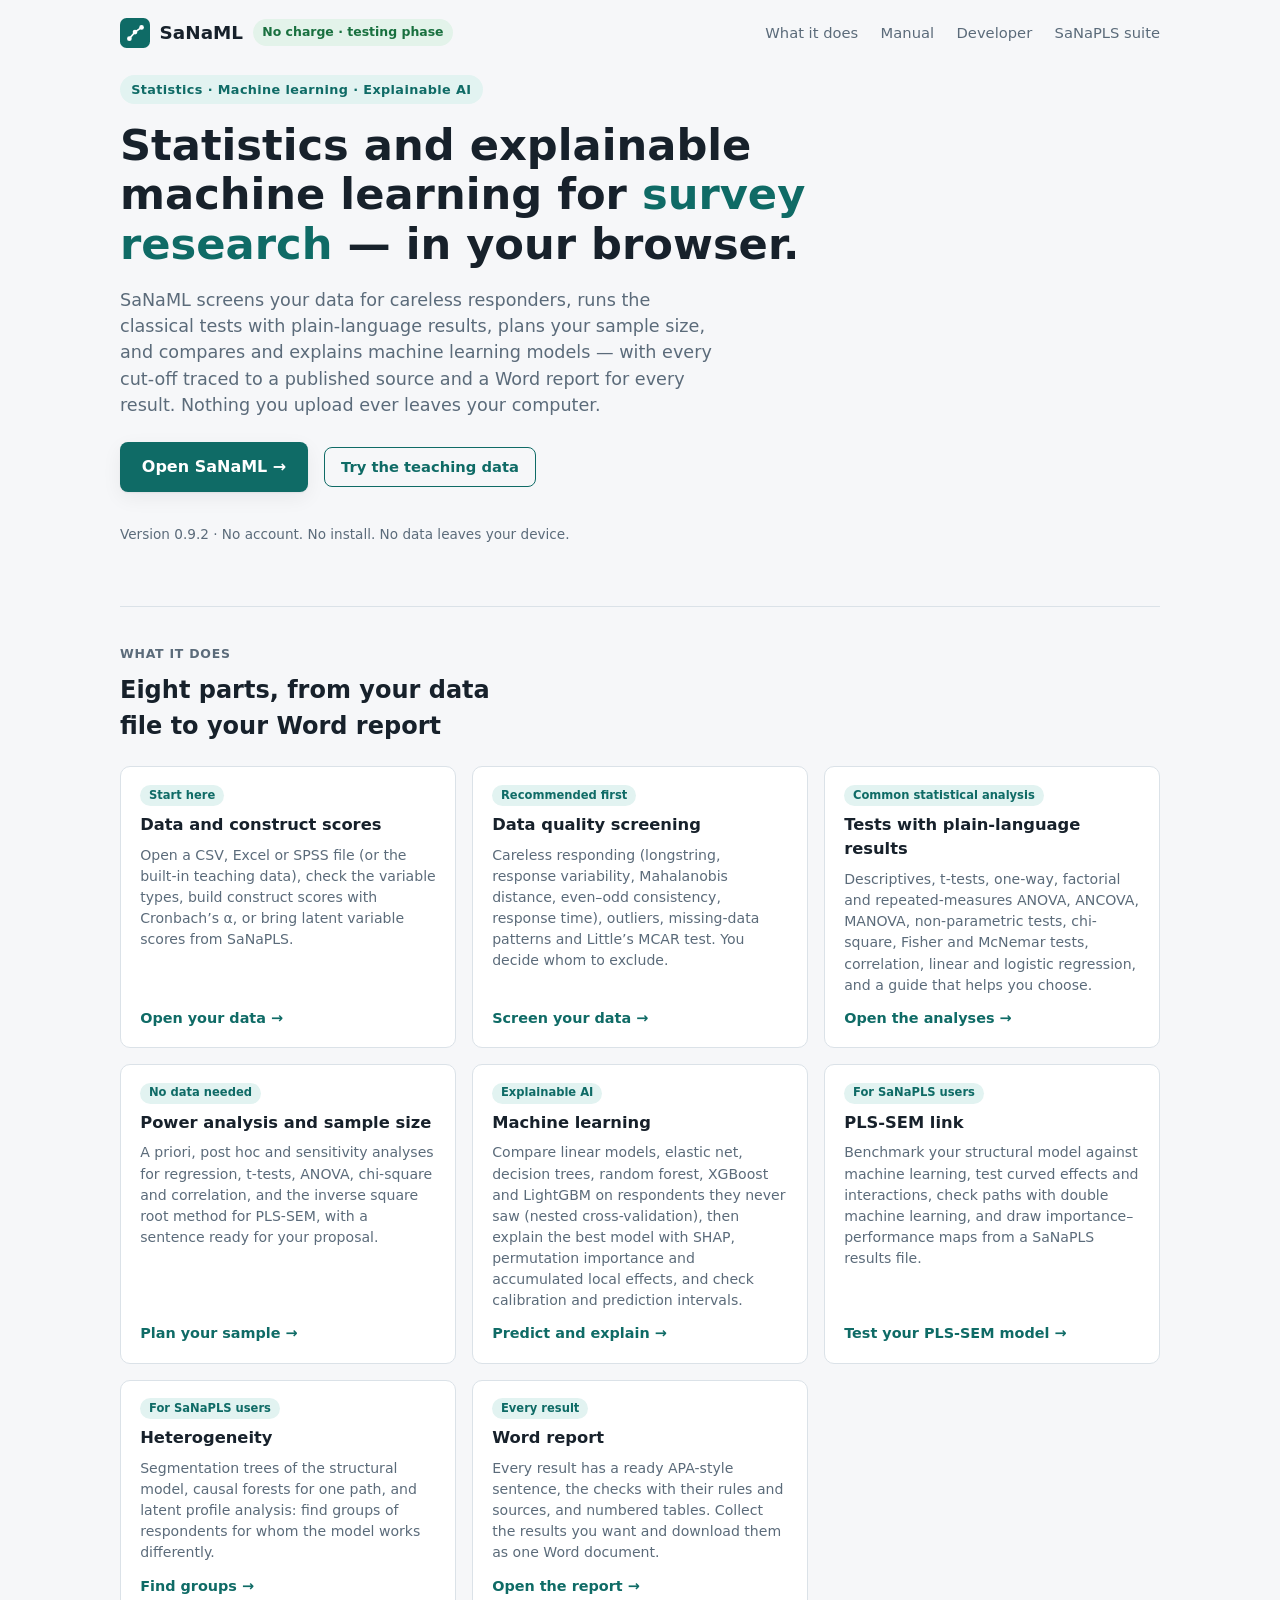
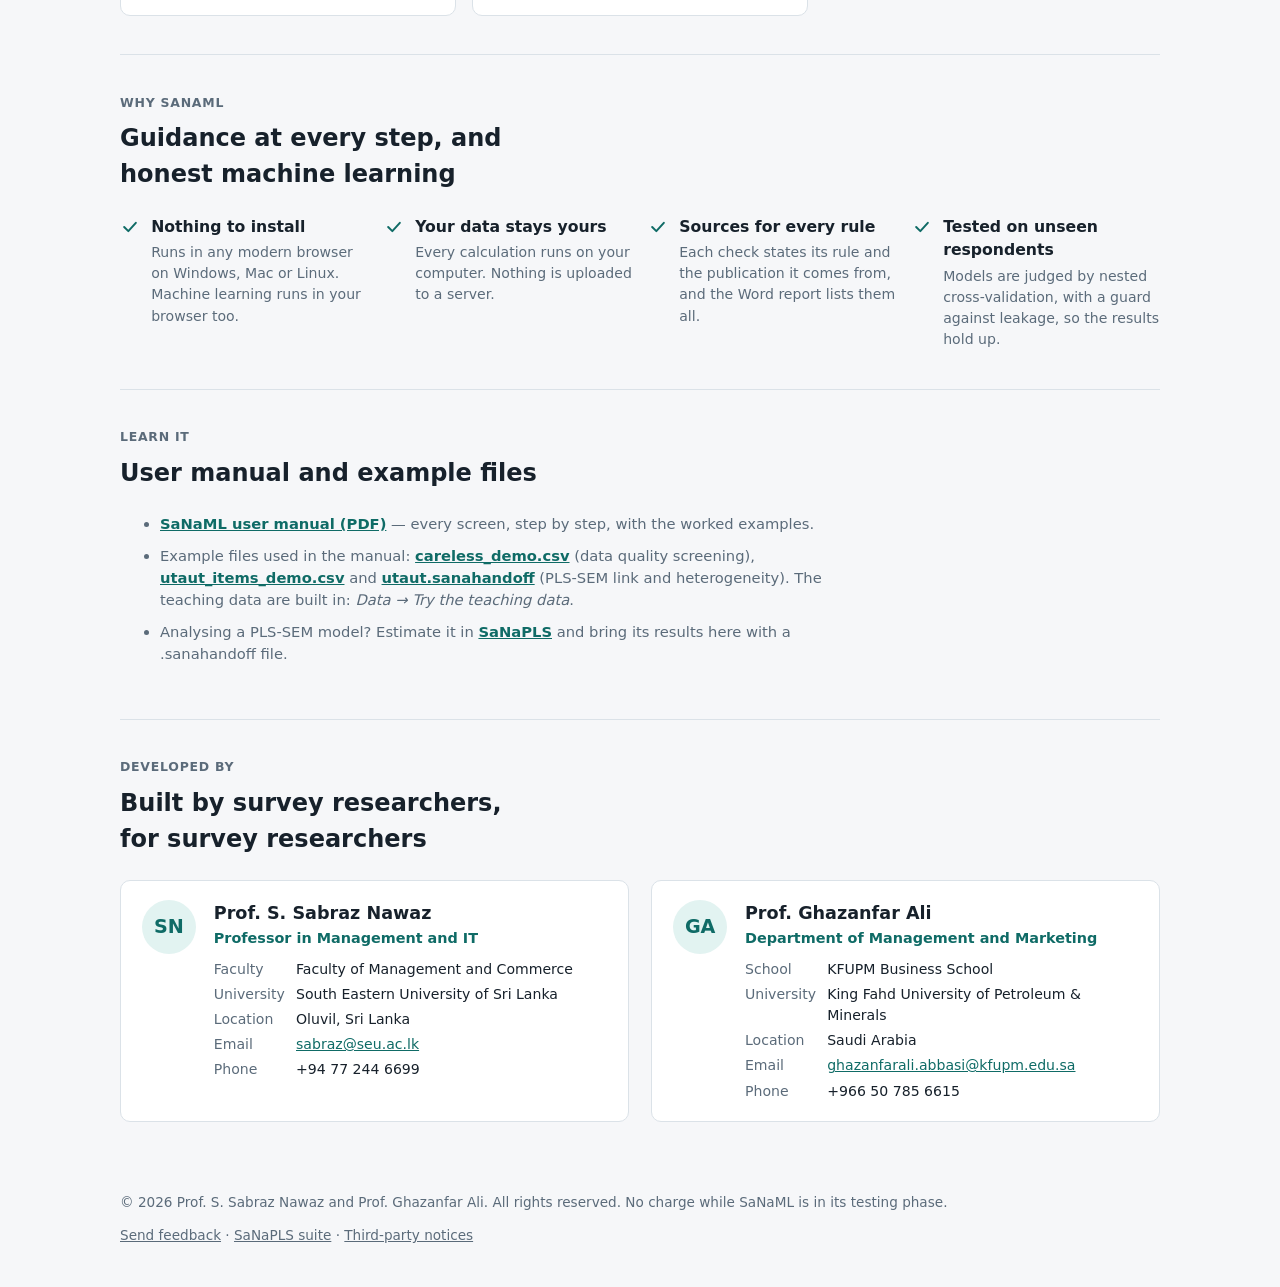
==== index.html @ dac909ba "Add files via upload" ====
<!doctype html>
<html lang="en">
<head>
  <meta charset="UTF-8" />
  <meta name="viewport" content="width=device-width, initial-scale=1.0" />
  <meta name="description" content="SaNaML — guided statistics and explainable machine learning for survey research, entirely in your browser." />
  <!-- Testing phase: keep the site out of search engines. Remove at public launch. -->
  <meta name="robots" content="noindex, nofollow" />
  <meta name="color-scheme" content="light dark" />
  <link rel="icon" href="/sanaml/favicon.svg" type="image/svg+xml" />
  <title>SaNaML</title>
<style>
  /* Same design tokens as src/app.css, so the marketing page and the app never look like two products. */
  :root {
    --bg: #f6f7f9;
    --surface: #ffffff;
    --surface-2: #f0f3f6;
    --text: #17212b;
    --muted: #5b6b7a;
    --border: #dbe2e8;
    --accent: #0f6b66;
    --accent-strong: #0b5450;
    --accent-soft: #e2f3f1;
    --on-accent: #ffffff;
    --good: #19703f;
    --good-soft: #e3f3ea;
    --shadow: 0 1px 2px rgba(16,24,40,.06), 0 6px 20px rgba(16,24,40,.06);
    --font: system-ui, -apple-system, 'Segoe UI', Roboto, 'Helvetica Neue', Arial, sans-serif;
    --mono: ui-monospace, 'Cascadia Mono', 'Segoe UI Mono', Menlo, Consolas, monospace;
    color-scheme: light;
  }
  @media (prefers-color-scheme: dark) {
    :root:not([data-theme="light"]) {
      --bg: #0d1319;
      --surface: #161e26;
      --surface-2: #1d2731;
      --text: #e6edf3;
      --muted: #9aabbb;
      --border: #2a3742;
      --accent: #5fd0c4;
      --accent-strong: #8fe0d6;
      --accent-soft: #123532;
      --on-accent: #062421;
      --good: #4fbd82;
      --good-soft: #123322;
      --shadow: 0 1px 2px rgba(0,0,0,.3), 0 6px 20px rgba(0,0,0,.35);
      color-scheme: dark;
    }
  }
  :root[data-theme="dark"] {
    --bg: #0d1319;
    --surface: #161e26;
    --surface-2: #1d2731;
    --text: #e6edf3;
    --muted: #9aabbb;
    --border: #2a3742;
    --accent: #5fd0c4;
    --accent-strong: #8fe0d6;
    --accent-soft: #123532;
    --on-accent: #062421;
    --good: #4fbd82;
    --good-soft: #123322;
    --shadow: 0 1px 2px rgba(0,0,0,.3), 0 6px 20px rgba(0,0,0,.35);
    color-scheme: dark;
  }

  * { box-sizing: border-box; }
  html, body { margin: 0; }
  body {
    background: var(--bg);
    color: var(--text);
    font-family: var(--font);
    line-height: 1.5;
    padding-inline: 16px;
  }
  a { color: var(--accent); }
  .wrap { max-width: 1040px; margin: 0 auto; }

  /* ---------- header ---------- */
  header.site {
    display: flex; align-items: center; justify-content: space-between;
    gap: 1rem; padding-block: 1.1rem;
  }
  .brand { display: flex; align-items: center; gap: 0.6rem; font-weight: 700; font-size: 1.15rem; }
  .brand svg { flex: none; }
  .badge-free {
    font-size: 0.78rem; font-weight: 600; color: var(--good); background: var(--good-soft);
    padding: 0.25rem 0.6rem; border-radius: 999px; white-space: nowrap;
  }
  header.site nav { display: flex; gap: 1.4rem; font-size: 0.92rem; }
  header.site nav a { color: var(--muted); text-decoration: none; }
  header.site nav a:hover { color: var(--text); }
  @media (max-width: 640px) { header.site nav { display: none; } }

  /* ---------- hero ---------- */
  .hero { padding-block: 2.6rem 3rem; display: grid; gap: 1.1rem; max-width: 44rem; }
  .hero .eyebrow {
    display: inline-flex; align-items: center; gap: 0.4rem; width: fit-content;
    font-size: 0.8rem; font-weight: 600; letter-spacing: 0.03em; color: var(--accent);
    background: var(--accent-soft); padding: 0.3rem 0.7rem; border-radius: 999px;
  }
  h1 { font-size: clamp(1.9rem, 4.2vw, 2.7rem); line-height: 1.14; margin: 0; text-wrap: balance; }
  h1 em { font-style: normal; color: var(--accent); }
  .hero p.lead { font-size: 1.1rem; color: var(--muted); margin: 0; max-width: 38rem; }
  .cta-row { display: flex; align-items: center; gap: 1rem; flex-wrap: wrap; margin-top: 0.4rem; }
  .btn {
    display: inline-flex; align-items: center; gap: 0.5rem; font-weight: 600; font-size: 1rem;
    padding: 0.75rem 1.3rem; border-radius: 8px; text-decoration: none; border: 1px solid transparent;
  }
  .btn.primary { background: var(--accent); color: var(--on-accent); box-shadow: var(--shadow); }
  .btn.primary:hover { background: var(--accent-strong); }
  .cta-note { font-size: 0.85rem; color: var(--muted); }
  .btn.primary.alt { background: #6b3f8f; }
  .btn.primary.alt:hover { background: #542f72; }
  @media (prefers-color-scheme: dark) { :root:not([data-theme="light"]) .btn.primary.alt { background: #bb95dc; color: #160c20; } }
  :root[data-theme="dark"] .btn.primary.alt { background: #bb95dc; color: #160c20; }
  .btn.primary.ml { background: #0f6b66; }
  .btn.primary.ml:hover { background: #0b5450; }
  @media (prefers-color-scheme: dark) { :root:not([data-theme="light"]) .btn.primary.ml { background: #5fd0c4; color: #062421; } }
  :root[data-theme="dark"] .btn.primary.ml { background: #5fd0c4; color: #062421; }
  .cta-explain { margin-top: 0.8rem; max-width: 46rem; }
  .cta-explain p { margin: 0.25rem 0; font-size: 0.92rem; color: var(--muted); }
  .cta-explain strong { color: var(--text); }

  /* ---------- screenshot frame ---------- */
  .frame {
    border: 1px solid var(--border); border-radius: 12px; background: var(--surface);
    box-shadow: var(--shadow); overflow: hidden; margin-bottom: 3rem;
  }
  .frame .titlebar {
    display: flex; gap: 0.4rem; padding: 0.6rem 0.8rem; border-bottom: 1px solid var(--border);
    background: var(--surface-2);
  }
  .frame .titlebar span { width: 9px; height: 9px; border-radius: 50%; background: var(--border); }
  .frame .shot { padding: 1.6rem; display: grid; gap: 0.9rem; grid-template-columns: repeat(3, 1fr); }
  .frame .shot .card {
    border: 1px solid var(--border); border-radius: 8px; padding: 0.9rem; background: var(--bg);
  }
  .frame .shot .card h4 { margin: 0 0 0.35rem; font-size: 0.92rem; }
  .frame .shot .card .pill {
    display: inline-block; font-size: 0.72rem; font-weight: 600; color: var(--good);
    background: var(--good-soft); padding: 0.15rem 0.5rem; border-radius: 999px; margin-bottom: 0.4rem;
  }
  .frame .shot .card p { margin: 0; font-size: 0.78rem; color: var(--muted); }
  @media (max-width: 720px) { .frame .shot { grid-template-columns: 1fr; } }

  /* ---------- section shell ---------- */
  section { padding-block: 2.4rem; border-top: 1px solid var(--border); }
  section .kicker {
    font-size: 0.78rem; font-weight: 700; letter-spacing: 0.06em; text-transform: uppercase;
    color: var(--muted); margin: 0 0 0.5rem;
  }
  section h2 { font-size: 1.5rem; margin: 0 0 1.4rem; max-width: 34rem; text-wrap: balance; }

  /* ---------- replaces grid ---------- */
  .replaces { display: grid; grid-template-columns: repeat(auto-fit, minmax(220px, 1fr)); gap: 1rem; }
  .replaces .item { display: flex; gap: 0.7rem; }
  .replaces .item svg { flex: none; margin-top: 0.15rem; color: var(--accent); }
  .replaces .item h3 { margin: 0 0 0.25rem; font-size: 0.98rem; }
  .replaces .item p { margin: 0; font-size: 0.88rem; color: var(--muted); }

  /* ---------- stages ---------- */
  .stages { display: grid; gap: 0.9rem; }
  .stage {
    display: grid; grid-template-columns: auto 1fr; gap: 1rem; align-items: start;
    background: var(--surface); border: 1px solid var(--border); border-radius: 10px; padding: 1.1rem 1.3rem;
  }
  .stage .num {
    font-family: var(--mono); font-size: 0.85rem; font-weight: 700; color: var(--accent);
    background: var(--accent-soft); width: 2rem; height: 2rem; border-radius: 50%;
    display: flex; align-items: center; justify-content: center;
  }
  .stage h3 { margin: 0 0 0.3rem; font-size: 1.02rem; }
  .stage p { margin: 0; font-size: 0.9rem; color: var(--muted); }
  .stage .tools { margin-top: 0.5rem; display: flex; flex-wrap: wrap; gap: 0.4rem; }
  .stage .tools span {
    font-size: 0.76rem; background: var(--surface-2); border: 1px solid var(--border);
    padding: 0.15rem 0.55rem; border-radius: 999px; color: var(--muted);
  }

  /* ---------- stand-alone apps ---------- */
  .classic-intro { margin: -0.6rem 0 1.2rem; color: var(--muted); max-width: 40rem; }
  .classic-grid { display: grid; grid-template-columns: repeat(2, 1fr); gap: 1.1rem; }
  @media (max-width: 720px) { .classic-grid { grid-template-columns: 1fr; } }
  .classic {
    background: var(--surface); border: 1px solid var(--border); border-radius: 10px; padding: 1.2rem 1.3rem;
    display: flex; flex-direction: column; gap: 0.55rem;
  }
  .classic .top { display: flex; align-items: center; justify-content: space-between; gap: 0.6rem; flex-wrap: wrap; }
  .classic h3 { margin: 0; font-size: 1.05rem; }
  .classic .tag {
    font-size: 0.74rem; font-weight: 600; color: var(--accent); background: var(--accent-soft);
    padding: 0.15rem 0.6rem; border-radius: 999px; white-space: nowrap;
  }
  .classic p { margin: 0; font-size: 0.9rem; color: var(--muted); }
  .classic .links { margin-top: auto; padding-top: 0.4rem; display: flex; align-items: center; gap: 1rem; flex-wrap: wrap; }
  .btn.outline { border-color: var(--accent); color: var(--accent); background: transparent; padding: 0.5rem 1rem; font-size: 0.92rem; }
  .btn.outline:hover { background: var(--accent-soft); }
  .stage .more { margin-top: 0.45rem; font-size: 0.85rem; }

  /* ---------- literature ---------- */
  .lit-grid { display: grid; grid-template-columns: 1.1fr 1fr; gap: 2rem; align-items: start; }
  .lit-grid ul { margin: 0; padding-left: 1.1rem; color: var(--muted); font-size: 0.92rem; }
  .lit-grid li { margin-bottom: 0.45rem; }
  .lit-card {
    background: var(--surface); border: 1px solid var(--border); border-radius: 10px; padding: 1.1rem 1.2rem;
  }
  .lit-card .row { display: flex; justify-content: space-between; font-size: 0.86rem; padding-block: 0.35rem; border-bottom: 1px dashed var(--border); }
  .lit-card .row:last-child { border-bottom: none; }
  .lit-card .row span:first-child { color: var(--muted); }
  .lit-card .row span:last-child { font-weight: 600; font-variant-numeric: tabular-nums; }
  @media (max-width: 720px) { .lit-grid { grid-template-columns: 1fr; } }

  /* ---------- developer ---------- */
  .dev-grid { display: grid; grid-template-columns: repeat(2, 1fr); gap: 1.4rem; }
  @media (max-width: 720px) { .dev-grid { grid-template-columns: 1fr; } }
  .dev {
    display: grid; grid-template-columns: auto 1fr; gap: 1.1rem; align-items: start;
    background: var(--surface); border: 1px solid var(--border); border-radius: 10px; padding: 1.2rem 1.3rem;
  }
  .dev .avatar {
    width: 3.4rem; height: 3.4rem; border-radius: 50%; background: var(--accent-soft); color: var(--accent);
    display: flex; align-items: center; justify-content: center; font-weight: 700; font-size: 1.2rem; flex: none;
  }
  .dev h3 { margin: 0 0 0.1rem; font-size: 1.1rem; }
  .dev .role { color: var(--accent); font-size: 0.9rem; font-weight: 600; margin: 0 0 0.6rem; }
  .dev dl { margin: 0; display: grid; grid-template-columns: auto 1fr; gap: 0.25rem 0.7rem; font-size: 0.88rem; }
  .dev dt { color: var(--muted); }
  .dev dd { margin: 0; }
  @media (max-width: 400px) { .dev { grid-template-columns: 1fr; } .dev .avatar { display: none; } }

  /* ---------- footer ---------- */
  footer.site { padding-block: 2rem 2.6rem; display: grid; gap: 0.6rem; }
  footer.site .row { display: flex; flex-wrap: wrap; justify-content: space-between; gap: 0.8rem; font-size: 0.85rem; color: var(--muted); }
  footer.site a { color: var(--muted); }
  .parts { display: grid; grid-template-columns: repeat(auto-fit, minmax(260px, 1fr)); gap: 1rem; }
  .part { background: var(--surface); border: 1px solid var(--border); border-radius: 10px; padding: 1.1rem 1.2rem; display: flex; flex-direction: column; gap: 0.45rem; }
  .part h3 { margin: 0; font-size: 1.02rem; }
  .part p { margin: 0; font-size: 0.88rem; color: var(--muted); }
  .part .tag { width: fit-content; font-size: 0.72rem; font-weight: 600; color: var(--accent); background: var(--accent-soft); padding: 0.12rem 0.55rem; border-radius: 999px; }
  .part a.go { margin-top: auto; padding-top: 0.3rem; font-weight: 600; font-size: 0.9rem; text-decoration: none; }
  .part a.go:hover { text-decoration: underline; }
  .downloads { display: grid; gap: 0.6rem; max-width: 44rem; }
  .downloads li { font-size: 0.92rem; color: var(--muted); }
  .downloads a { font-weight: 600; }
</style>
</head>
<body>
<div class="wrap">
  <header class="site">
    <div class="brand">
      <svg width="30" height="30" viewBox="0 0 64 64" aria-hidden="true"><rect width="64" height="64" rx="14" fill="var(--accent)"/><circle cx="20" cy="44" r="5" fill="var(--on-accent)"/><circle cx="32" cy="30" r="5" fill="var(--on-accent)"/><circle cx="46" cy="20" r="5" fill="var(--on-accent)"/><path d="M20 44L32 30L46 20" stroke="var(--on-accent)" stroke-width="3.5" stroke-linecap="round" fill="none"/></svg>
      SaNaML
      <span class="badge-free">No charge · testing phase</span>
    </div>
    <nav>
      <a href="#parts">What it does</a>
      <a href="#manual">Manual</a>
      <a href="#developer">Developer</a>
      <a href="https://sanapls.com/">SaNaPLS suite</a>
    </nav>
  </header>

  <section class="hero" style="border-top:none; padding-top:0.6rem;">
    <span class="eyebrow">Statistics · Machine learning · Explainable AI</span>
    <h1>Statistics and explainable machine learning for <em>survey research</em> — in your browser.</h1>
    <p class="lead">SaNaML screens your data for careless responders, runs the classical tests with plain-language results, plans your sample size, and compares and explains machine learning models — with every cut-off traced to a published source and a Word report for every result. Nothing you upload ever leaves your computer.</p>
    <div class="cta-row">
      <a class="btn primary" href="/sanaml/ml/">Open SaNaML →</a>
      <a class="btn outline" href="/sanaml/ml/#/data">Try the teaching data</a>
    </div>
    <p class="cta-note">Version 0.9.2 · No account. No install. No data leaves your device.</p>
  </section>

  <section id="parts">
    <p class="kicker">What it does</p>
    <h2>Eight parts, from your data file to your Word report</h2>
    <div class="parts">
      <article class="part"><span class="tag">Start here</span><h3>Data and construct scores</h3><p>Open a CSV, Excel or SPSS file (or the built-in teaching data), check the variable types, build construct scores with Cronbach’s α, or bring latent variable scores from SaNaPLS.</p><a class="go" href="/sanaml/ml/#/data">Open your data →</a></article>
      <article class="part"><span class="tag">Recommended first</span><h3>Data quality screening</h3><p>Careless responding (longstring, response variability, Mahalanobis distance, even–odd consistency, response time), outliers, missing-data patterns and Little’s MCAR test. You decide whom to exclude.</p><a class="go" href="/sanaml/ml/#/data">Screen your data →</a></article>
      <article class="part"><span class="tag">Common statistical analysis</span><h3>Tests with plain-language results</h3><p>Descriptives, t-tests, one-way, factorial and repeated-measures ANOVA, ANCOVA, MANOVA, non-parametric tests, chi-square, Fisher and McNemar tests, correlation, linear and logistic regression, and a guide that helps you choose.</p><a class="go" href="/sanaml/ml/#/analyses">Open the analyses →</a></article>
      <article class="part"><span class="tag">No data needed</span><h3>Power analysis and sample size</h3><p>A priori, post hoc and sensitivity analyses for regression, t-tests, ANOVA, chi-square and correlation, and the inverse square root method for PLS-SEM, with a sentence ready for your proposal.</p><a class="go" href="/sanaml/ml/#/power">Plan your sample →</a></article>
      <article class="part"><span class="tag">Explainable AI</span><h3>Machine learning</h3><p>Compare linear models, elastic net, decision trees, random forest, XGBoost and LightGBM on respondents they never saw (nested cross-validation), then explain the best model with SHAP, permutation importance and accumulated local effects, and check calibration and prediction intervals.</p><a class="go" href="/sanaml/ml/#/ml">Predict and explain →</a></article>
      <article class="part"><span class="tag">For SaNaPLS users</span><h3>PLS-SEM link</h3><p>Benchmark your structural model against machine learning, test curved effects and interactions, check paths with double machine learning, and draw importance–performance maps from a SaNaPLS results file.</p><a class="go" href="/sanaml/ml/#/pls">Test your PLS-SEM model →</a></article>
      <article class="part"><span class="tag">For SaNaPLS users</span><h3>Heterogeneity</h3><p>Segmentation trees of the structural model, causal forests for one path, and latent profile analysis: find groups of respondents for whom the model works differently.</p><a class="go" href="/sanaml/ml/#/hetero">Find groups →</a></article>
      <article class="part"><span class="tag">Every result</span><h3>Word report</h3><p>Every result has a ready APA-style sentence, the checks with their rules and sources, and numbered tables. Collect the results you want and download them as one Word document.</p><a class="go" href="/sanaml/ml/#/report">Open the report →</a></article>
    </div>
  </section>

  <section>
    <p class="kicker">Why SaNaML</p>
    <h2>Guidance at every step, and honest machine learning</h2>
    <div class="replaces">
      <div class="item"><svg width="20" height="20" viewBox="0 0 24 24" fill="none" aria-hidden="true"><path d="M5 12l5 5L19 7" stroke="currentColor" stroke-width="2.4" stroke-linecap="round" stroke-linejoin="round"/></svg><div><h3>Nothing to install</h3><p>Runs in any modern browser on Windows, Mac or Linux. Machine learning runs in your browser too.</p></div></div>
      <div class="item"><svg width="20" height="20" viewBox="0 0 24 24" fill="none" aria-hidden="true"><path d="M5 12l5 5L19 7" stroke="currentColor" stroke-width="2.4" stroke-linecap="round" stroke-linejoin="round"/></svg><div><h3>Your data stays yours</h3><p>Every calculation runs on your computer. Nothing is uploaded to a server.</p></div></div>
      <div class="item"><svg width="20" height="20" viewBox="0 0 24 24" fill="none" aria-hidden="true"><path d="M5 12l5 5L19 7" stroke="currentColor" stroke-width="2.4" stroke-linecap="round" stroke-linejoin="round"/></svg><div><h3>Sources for every rule</h3><p>Each check states its rule and the publication it comes from, and the Word report lists them all.</p></div></div>
      <div class="item"><svg width="20" height="20" viewBox="0 0 24 24" fill="none" aria-hidden="true"><path d="M5 12l5 5L19 7" stroke="currentColor" stroke-width="2.4" stroke-linecap="round" stroke-linejoin="round"/></svg><div><h3>Tested on unseen respondents</h3><p>Models are judged by nested cross-validation, with a guard against leakage, so the results hold up.</p></div></div>
    </div>
  </section>

  <section id="manual">
    <p class="kicker">Learn it</p>
    <h2>User manual and example files</h2>
    <ul class="downloads">
      <li><a href="/sanaml/manuals/SaNaML-User-Manual-0.9.2.pdf">SaNaML user manual (PDF)</a> — every screen, step by step, with the worked examples.</li>
      <li>Example files used in the manual:
        <a href="/sanaml/examples/careless_demo.csv" download>careless_demo.csv</a> (data quality screening),
        <a href="/sanaml/examples/utaut_items_demo.csv" download>utaut_items_demo.csv</a> and
        <a href="/sanaml/examples/utaut.sanahandoff" download>utaut.sanahandoff</a> (PLS-SEM link and heterogeneity).
        The teaching data are built in: <em>Data → Try the teaching data</em>.</li>
      <li>Analysing a PLS-SEM model? Estimate it in <a href="https://sanapls.com/">SaNaPLS</a> and bring its results here with a .sanahandoff file.</li>
    </ul>
  </section>

<section id="developer">
    <p class="kicker">Developed by</p>
    <h2>Built by survey researchers, for survey researchers</h2>
    <div class="dev-grid">
      <div class="dev">
        <div class="avatar">SN</div>
        <div>
          <h3>Prof. S. Sabraz Nawaz</h3>
          <p class="role">Professor in Management and IT</p>
          <dl>
            <dt>Faculty</dt><dd>Faculty of Management and Commerce</dd>
            <dt>University</dt><dd>South Eastern University of Sri Lanka</dd>
            <dt>Location</dt><dd>Oluvil, Sri Lanka</dd>
            <dt>Email</dt><dd><a href="mailto:sabraz@seu.ac.lk">sabraz@seu.ac.lk</a></dd>
            <dt>Phone</dt><dd>+94 77 244 6699</dd>
          </dl>
        </div>
      </div>
      <div class="dev">
        <div class="avatar">GA</div>
        <div>
          <h3>Prof. Ghazanfar Ali</h3>
          <p class="role">Department of Management and Marketing</p>
          <dl>
            <dt>School</dt><dd>KFUPM Business School</dd>
            <dt>University</dt><dd>King Fahd University of Petroleum &amp; Minerals</dd>
            <dt>Location</dt><dd>Saudi Arabia</dd>
            <dt>Email</dt><dd><a href="mailto:ghazanfarali.abbasi@kfupm.edu.sa">ghazanfarali.abbasi@kfupm.edu.sa</a></dd>
            <dt>Phone</dt><dd>+966 50 785 6615</dd>
          </dl>
        </div>
      </div>
    </div>
  </section>

    <footer class="site">
    <div class="row">
      <span>© 2026 Prof. S. Sabraz Nawaz and Prof. Ghazanfar Ali. All rights reserved. No charge while SaNaML is in its testing phase.</span>
      <span><a href="mailto:sabraz@seu.ac.lk?subject=SaNaML%20feedback">Send feedback</a> · <a href="https://sanapls.com/">SaNaPLS suite</a> · <a href="/sanaml/ml/#/notices">Third-party notices</a></span>
    </div>
  </footer>
</div>
</body>
</html>
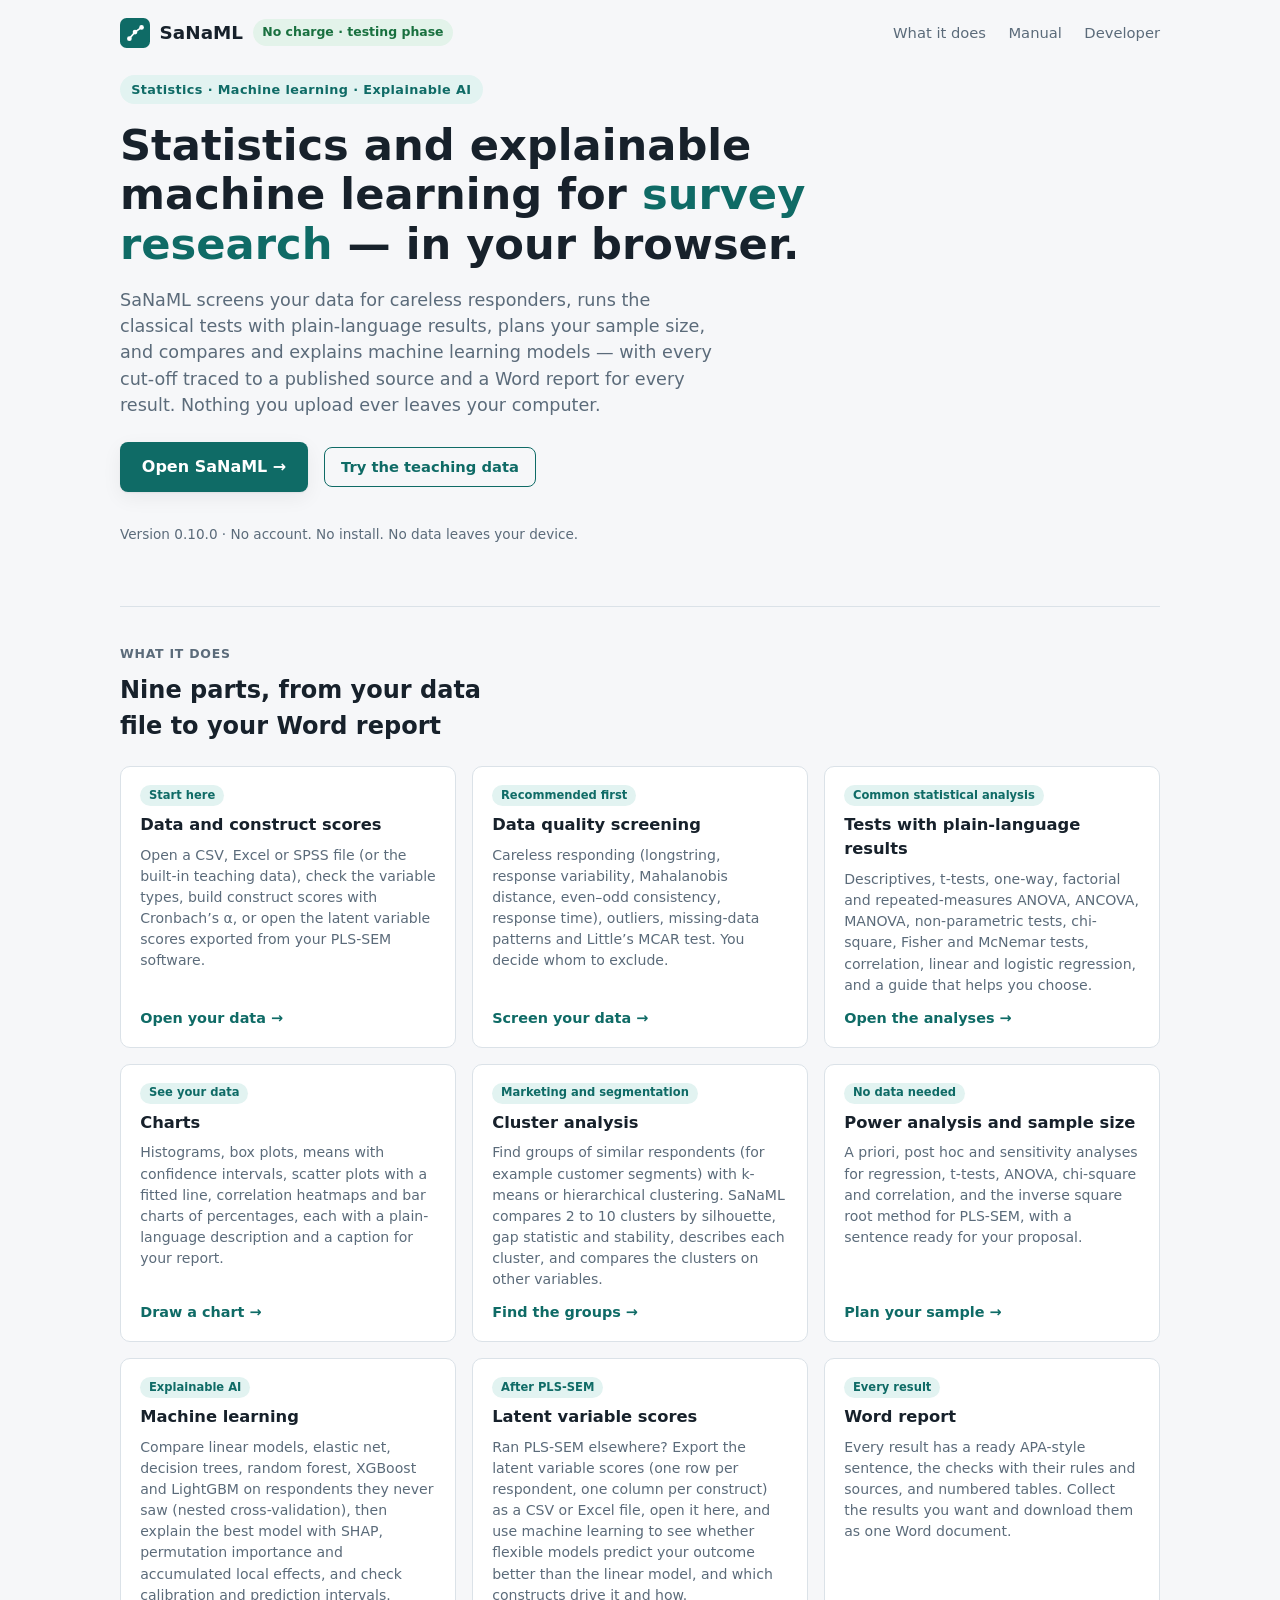
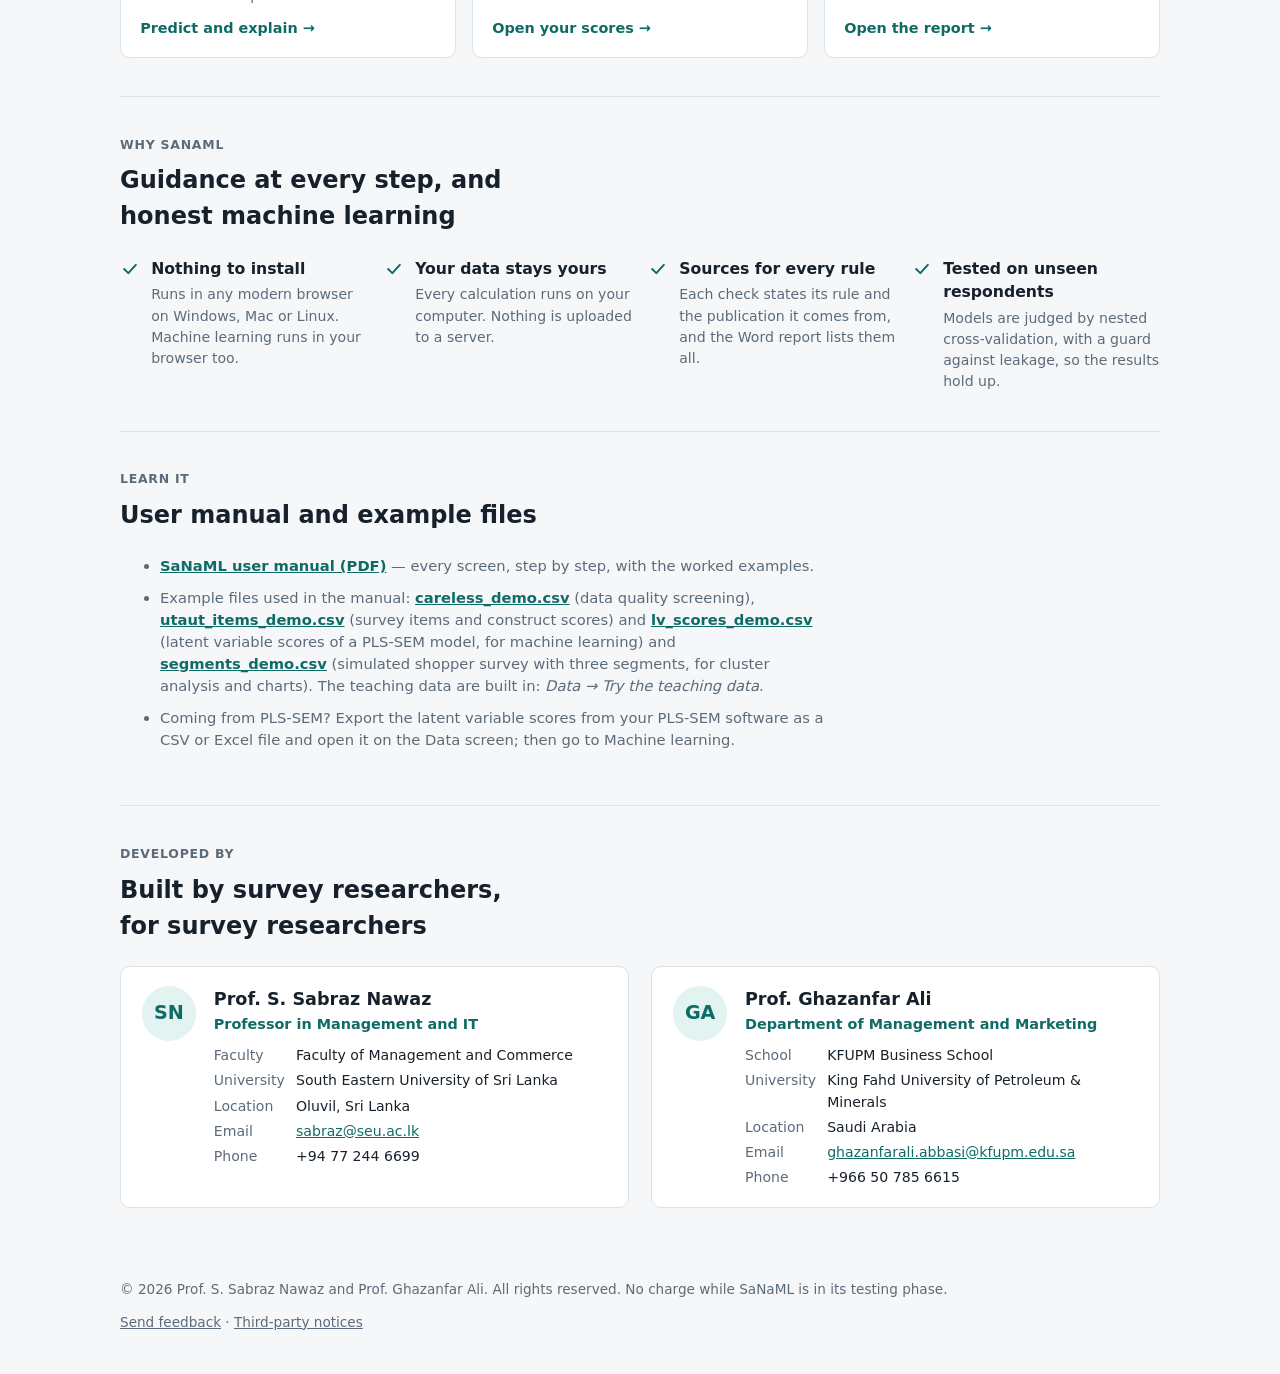
==== commit 1da44ecb: "SaNaML 0.10.0" ====
--- a/index.html
+++ b/index.html
@@ -257,7 +257,6 @@
       <a href="#parts">What it does</a>
       <a href="#manual">Manual</a>
       <a href="#developer">Developer</a>
-      <a href="https://sanapls.com/">SaNaPLS suite</a>
     </nav>
   </header>
 
@@ -269,20 +268,21 @@
       <a class="btn primary" href="/sanaml/ml/">Open SaNaML →</a>
       <a class="btn outline" href="/sanaml/ml/#/data">Try the teaching data</a>
     </div>
-    <p class="cta-note">Version 0.9.2 · No account. No install. No data leaves your device.</p>
+    <p class="cta-note">Version 0.10.0 · No account. No install. No data leaves your device.</p>
   </section>
 
   <section id="parts">
     <p class="kicker">What it does</p>
-    <h2>Eight parts, from your data file to your Word report</h2>
+    <h2>Nine parts, from your data file to your Word report</h2>
     <div class="parts">
-      <article class="part"><span class="tag">Start here</span><h3>Data and construct scores</h3><p>Open a CSV, Excel or SPSS file (or the built-in teaching data), check the variable types, build construct scores with Cronbach’s α, or bring latent variable scores from SaNaPLS.</p><a class="go" href="/sanaml/ml/#/data">Open your data →</a></article>
+      <article class="part"><span class="tag">Start here</span><h3>Data and construct scores</h3><p>Open a CSV, Excel or SPSS file (or the built-in teaching data), check the variable types, build construct scores with Cronbach’s α, or open the latent variable scores exported from your PLS-SEM software.</p><a class="go" href="/sanaml/ml/#/data">Open your data →</a></article>
       <article class="part"><span class="tag">Recommended first</span><h3>Data quality screening</h3><p>Careless responding (longstring, response variability, Mahalanobis distance, even–odd consistency, response time), outliers, missing-data patterns and Little’s MCAR test. You decide whom to exclude.</p><a class="go" href="/sanaml/ml/#/data">Screen your data →</a></article>
       <article class="part"><span class="tag">Common statistical analysis</span><h3>Tests with plain-language results</h3><p>Descriptives, t-tests, one-way, factorial and repeated-measures ANOVA, ANCOVA, MANOVA, non-parametric tests, chi-square, Fisher and McNemar tests, correlation, linear and logistic regression, and a guide that helps you choose.</p><a class="go" href="/sanaml/ml/#/analyses">Open the analyses →</a></article>
+      <article class="part"><span class="tag">See your data</span><h3>Charts</h3><p>Histograms, box plots, means with confidence intervals, scatter plots with a fitted line, correlation heatmaps and bar charts of percentages, each with a plain-language description and a caption for your report.</p><a class="go" href="/sanaml/ml/#/charts">Draw a chart →</a></article>
+      <article class="part"><span class="tag">Marketing and segmentation</span><h3>Cluster analysis</h3><p>Find groups of similar respondents (for example customer segments) with k-means or hierarchical clustering. SaNaML compares 2 to 10 clusters by silhouette, gap statistic and stability, describes each cluster, and compares the clusters on other variables.</p><a class="go" href="/sanaml/ml/#/cluster">Find the groups →</a></article>
       <article class="part"><span class="tag">No data needed</span><h3>Power analysis and sample size</h3><p>A priori, post hoc and sensitivity analyses for regression, t-tests, ANOVA, chi-square and correlation, and the inverse square root method for PLS-SEM, with a sentence ready for your proposal.</p><a class="go" href="/sanaml/ml/#/power">Plan your sample →</a></article>
       <article class="part"><span class="tag">Explainable AI</span><h3>Machine learning</h3><p>Compare linear models, elastic net, decision trees, random forest, XGBoost and LightGBM on respondents they never saw (nested cross-validation), then explain the best model with SHAP, permutation importance and accumulated local effects, and check calibration and prediction intervals.</p><a class="go" href="/sanaml/ml/#/ml">Predict and explain →</a></article>
-      <article class="part"><span class="tag">For SaNaPLS users</span><h3>PLS-SEM link</h3><p>Benchmark your structural model against machine learning, test curved effects and interactions, check paths with double machine learning, and draw importance–performance maps from a SaNaPLS results file.</p><a class="go" href="/sanaml/ml/#/pls">Test your PLS-SEM model →</a></article>
-      <article class="part"><span class="tag">For SaNaPLS users</span><h3>Heterogeneity</h3><p>Segmentation trees of the structural model, causal forests for one path, and latent profile analysis: find groups of respondents for whom the model works differently.</p><a class="go" href="/sanaml/ml/#/hetero">Find groups →</a></article>
+      <article class="part"><span class="tag">After PLS-SEM</span><h3>Latent variable scores</h3><p>Ran PLS-SEM elsewhere? Export the latent variable scores (one row per respondent, one column per construct) as a CSV or Excel file, open it here, and use machine learning to see whether flexible models predict your outcome better than the linear model, and which constructs drive it and how.</p><a class="go" href="/sanaml/ml/#/data">Open your scores →</a></article>
       <article class="part"><span class="tag">Every result</span><h3>Word report</h3><p>Every result has a ready APA-style sentence, the checks with their rules and sources, and numbered tables. Collect the results you want and download them as one Word document.</p><a class="go" href="/sanaml/ml/#/report">Open the report →</a></article>
     </div>
   </section>
@@ -305,10 +305,11 @@
       <li><a href="/sanaml/manuals/SaNaML-User-Manual-0.9.2.pdf">SaNaML user manual (PDF)</a> — every screen, step by step, with the worked examples.</li>
       <li>Example files used in the manual:
         <a href="/sanaml/examples/careless_demo.csv" download>careless_demo.csv</a> (data quality screening),
-        <a href="/sanaml/examples/utaut_items_demo.csv" download>utaut_items_demo.csv</a> and
-        <a href="/sanaml/examples/utaut.sanahandoff" download>utaut.sanahandoff</a> (PLS-SEM link and heterogeneity).
+        <a href="/sanaml/examples/utaut_items_demo.csv" download>utaut_items_demo.csv</a> (survey items and construct scores) and
+        <a href="/sanaml/examples/lv_scores_demo.csv" download>lv_scores_demo.csv</a> (latent variable scores of a PLS-SEM model, for machine learning) and
+        <a href="/sanaml/examples/segments_demo.csv" download>segments_demo.csv</a> (simulated shopper survey with three segments, for cluster analysis and charts).
         The teaching data are built in: <em>Data → Try the teaching data</em>.</li>
-      <li>Analysing a PLS-SEM model? Estimate it in <a href="https://sanapls.com/">SaNaPLS</a> and bring its results here with a .sanahandoff file.</li>
+      <li>Coming from PLS-SEM? Export the latent variable scores from your PLS-SEM software as a CSV or Excel file and open it on the Data screen; then go to Machine learning.</li>
     </ul>
   </section>
 
@@ -350,7 +351,7 @@
     <footer class="site">
     <div class="row">
       <span>© 2026 Prof. S. Sabraz Nawaz and Prof. Ghazanfar Ali. All rights reserved. No charge while SaNaML is in its testing phase.</span>
-      <span><a href="mailto:sabraz@seu.ac.lk?subject=SaNaML%20feedback">Send feedback</a> · <a href="https://sanapls.com/">SaNaPLS suite</a> · <a href="/sanaml/ml/#/notices">Third-party notices</a></span>
+      <span><a href="mailto:sabraz@seu.ac.lk?subject=SaNaML%20feedback">Send feedback</a> · <a href="/sanaml/ml/#/notices">Third-party notices</a></span>
     </div>
   </footer>
 </div>
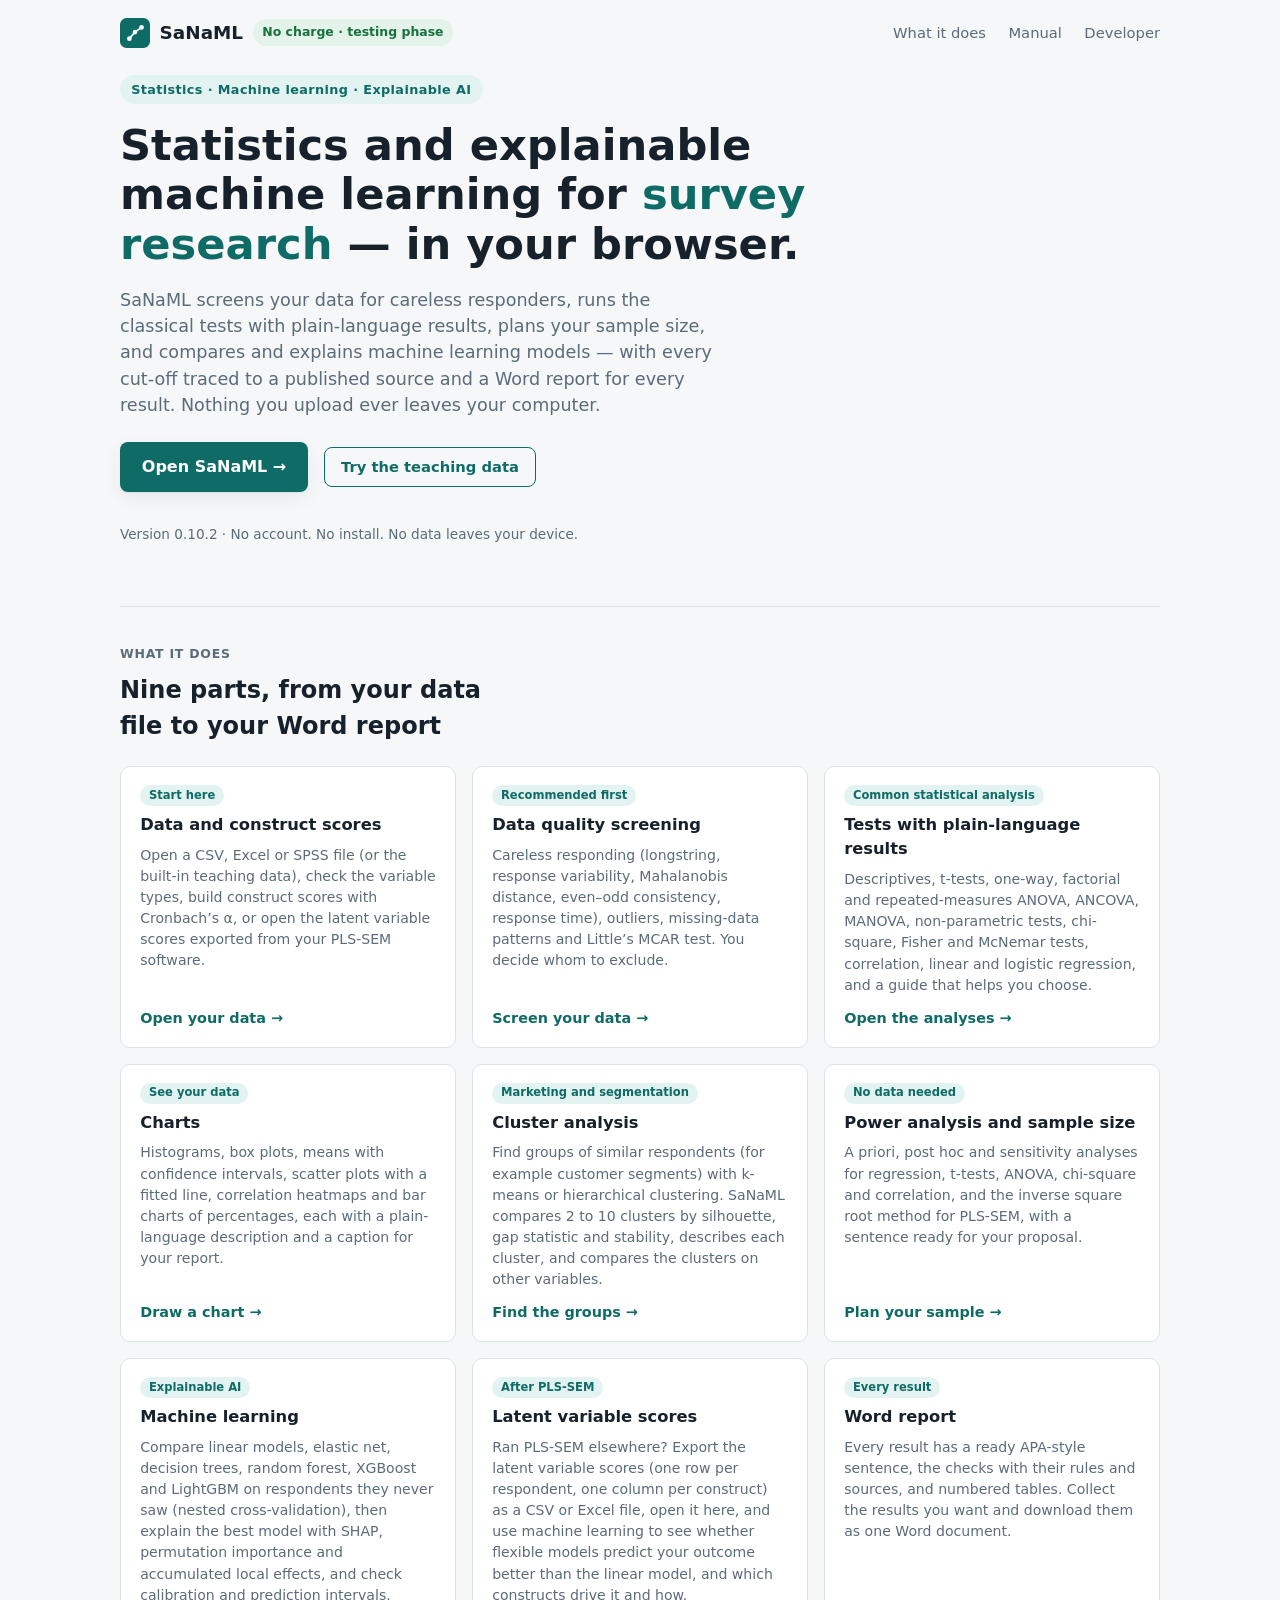
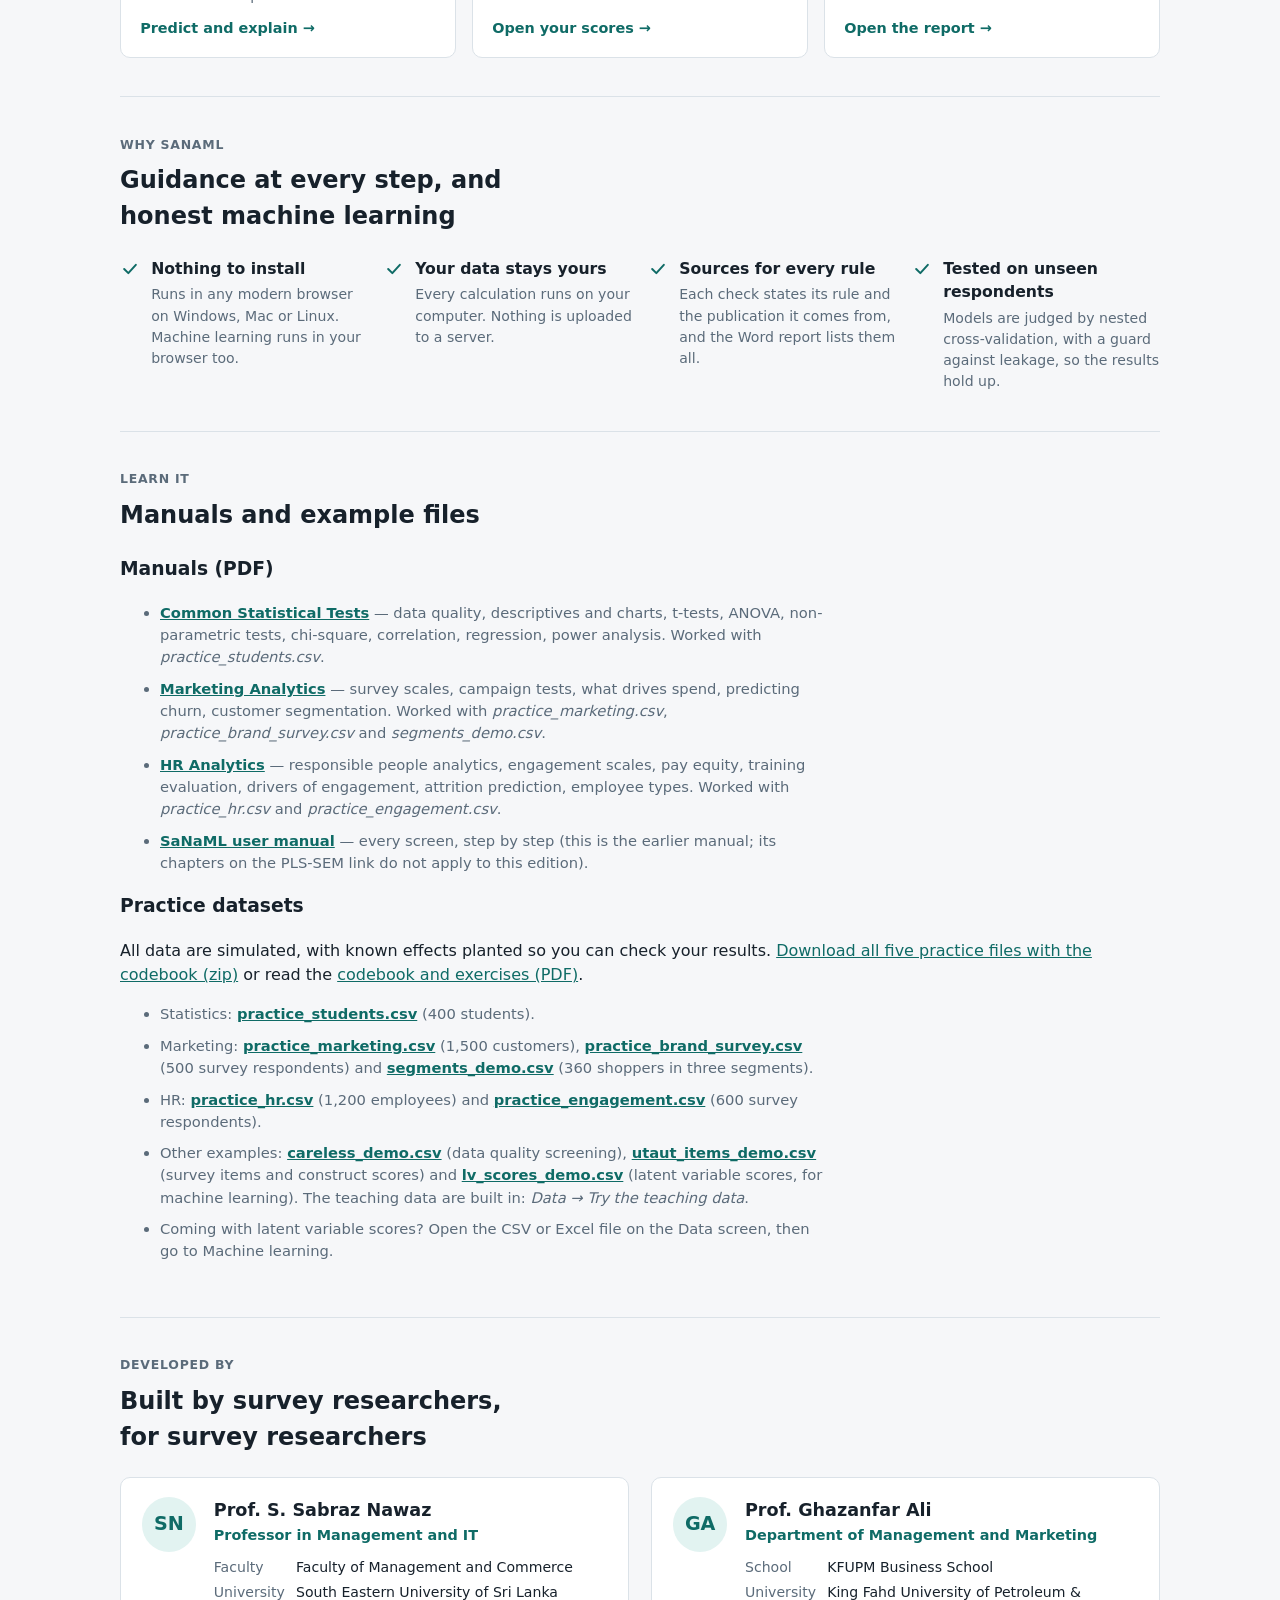
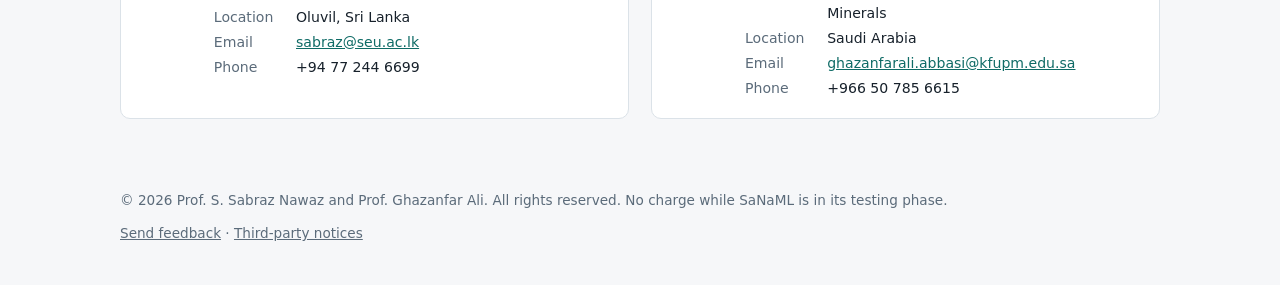
==== commit 62ffb0e2: "Commit 29 files to main" ====
--- a/index.html
+++ b/index.html
@@ -268,7 +268,7 @@
       <a class="btn primary" href="/sanaml/ml/">Open SaNaML →</a>
       <a class="btn outline" href="/sanaml/ml/#/data">Try the teaching data</a>
     </div>
-    <p class="cta-note">Version 0.10.0 · No account. No install. No data leaves your device.</p>
+    <p class="cta-note">Version 0.10.2 · No account. No install. No data leaves your device.</p>
   </section>
 
   <section id="parts">
@@ -300,16 +300,22 @@
 
   <section id="manual">
     <p class="kicker">Learn it</p>
-    <h2>User manual and example files</h2>
+    <h2>Manuals and example files</h2>
+    <h3>Manuals (PDF)</h3>
     <ul class="downloads">
-      <li><a href="/sanaml/manuals/SaNaML-User-Manual-0.9.2.pdf">SaNaML user manual (PDF)</a> — every screen, step by step, with the worked examples.</li>
-      <li>Example files used in the manual:
-        <a href="/sanaml/examples/careless_demo.csv" download>careless_demo.csv</a> (data quality screening),
-        <a href="/sanaml/examples/utaut_items_demo.csv" download>utaut_items_demo.csv</a> (survey items and construct scores) and
-        <a href="/sanaml/examples/lv_scores_demo.csv" download>lv_scores_demo.csv</a> (latent variable scores of a PLS-SEM model, for machine learning) and
-        <a href="/sanaml/examples/segments_demo.csv" download>segments_demo.csv</a> (simulated shopper survey with three segments, for cluster analysis and charts).
-        The teaching data are built in: <em>Data → Try the teaching data</em>.</li>
-      <li>Coming from PLS-SEM? Export the latent variable scores from your PLS-SEM software as a CSV or Excel file and open it on the Data screen; then go to Machine learning.</li>
+      <li><a href="/sanaml/manuals/SaNaML-Manual-Common-Statistical-Tests-0.10.2.pdf">Common Statistical Tests</a> — data quality, descriptives and charts, t-tests, ANOVA, non-parametric tests, chi-square, correlation, regression, power analysis. Worked with <em>practice_students.csv</em>.</li>
+      <li><a href="/sanaml/manuals/SaNaML-Manual-Marketing-Analytics-0.10.2.pdf">Marketing Analytics</a> — survey scales, campaign tests, what drives spend, predicting churn, customer segmentation. Worked with <em>practice_marketing.csv</em>, <em>practice_brand_survey.csv</em> and <em>segments_demo.csv</em>.</li>
+      <li><a href="/sanaml/manuals/SaNaML-Manual-HR-Analytics-0.10.2.pdf">HR Analytics</a> — responsible people analytics, engagement scales, pay equity, training evaluation, drivers of engagement, attrition prediction, employee types. Worked with <em>practice_hr.csv</em> and <em>practice_engagement.csv</em>.</li>
+      <li><a href="/sanaml/manuals/SaNaML-User-Manual-0.9.2.pdf">SaNaML user manual</a> — every screen, step by step (this is the earlier manual; its chapters on the PLS-SEM link do not apply to this edition).</li>
+    </ul>
+    <h3>Practice datasets</h3>
+    <p>All data are simulated, with known effects planted so you can check your results. <a href="/sanaml/examples/SaNaML-Practice-Datasets.zip" download>Download all five practice files with the codebook (zip)</a> or read the <a href="/sanaml/examples/SaNaML-Practice-Datasets-Guide.pdf">codebook and exercises (PDF)</a>.</p>
+    <ul class="downloads">
+      <li>Statistics: <a href="/sanaml/examples/practice_students.csv" download>practice_students.csv</a> (400 students).</li>
+      <li>Marketing: <a href="/sanaml/examples/practice_marketing.csv" download>practice_marketing.csv</a> (1,500 customers), <a href="/sanaml/examples/practice_brand_survey.csv" download>practice_brand_survey.csv</a> (500 survey respondents) and <a href="/sanaml/examples/segments_demo.csv" download>segments_demo.csv</a> (360 shoppers in three segments).</li>
+      <li>HR: <a href="/sanaml/examples/practice_hr.csv" download>practice_hr.csv</a> (1,200 employees) and <a href="/sanaml/examples/practice_engagement.csv" download>practice_engagement.csv</a> (600 survey respondents).</li>
+      <li>Other examples: <a href="/sanaml/examples/careless_demo.csv" download>careless_demo.csv</a> (data quality screening), <a href="/sanaml/examples/utaut_items_demo.csv" download>utaut_items_demo.csv</a> (survey items and construct scores) and <a href="/sanaml/examples/lv_scores_demo.csv" download>lv_scores_demo.csv</a> (latent variable scores, for machine learning). The teaching data are built in: <em>Data → Try the teaching data</em>.</li>
+      <li>Coming with latent variable scores? Open the CSV or Excel file on the Data screen, then go to Machine learning.</li>
     </ul>
   </section>
 
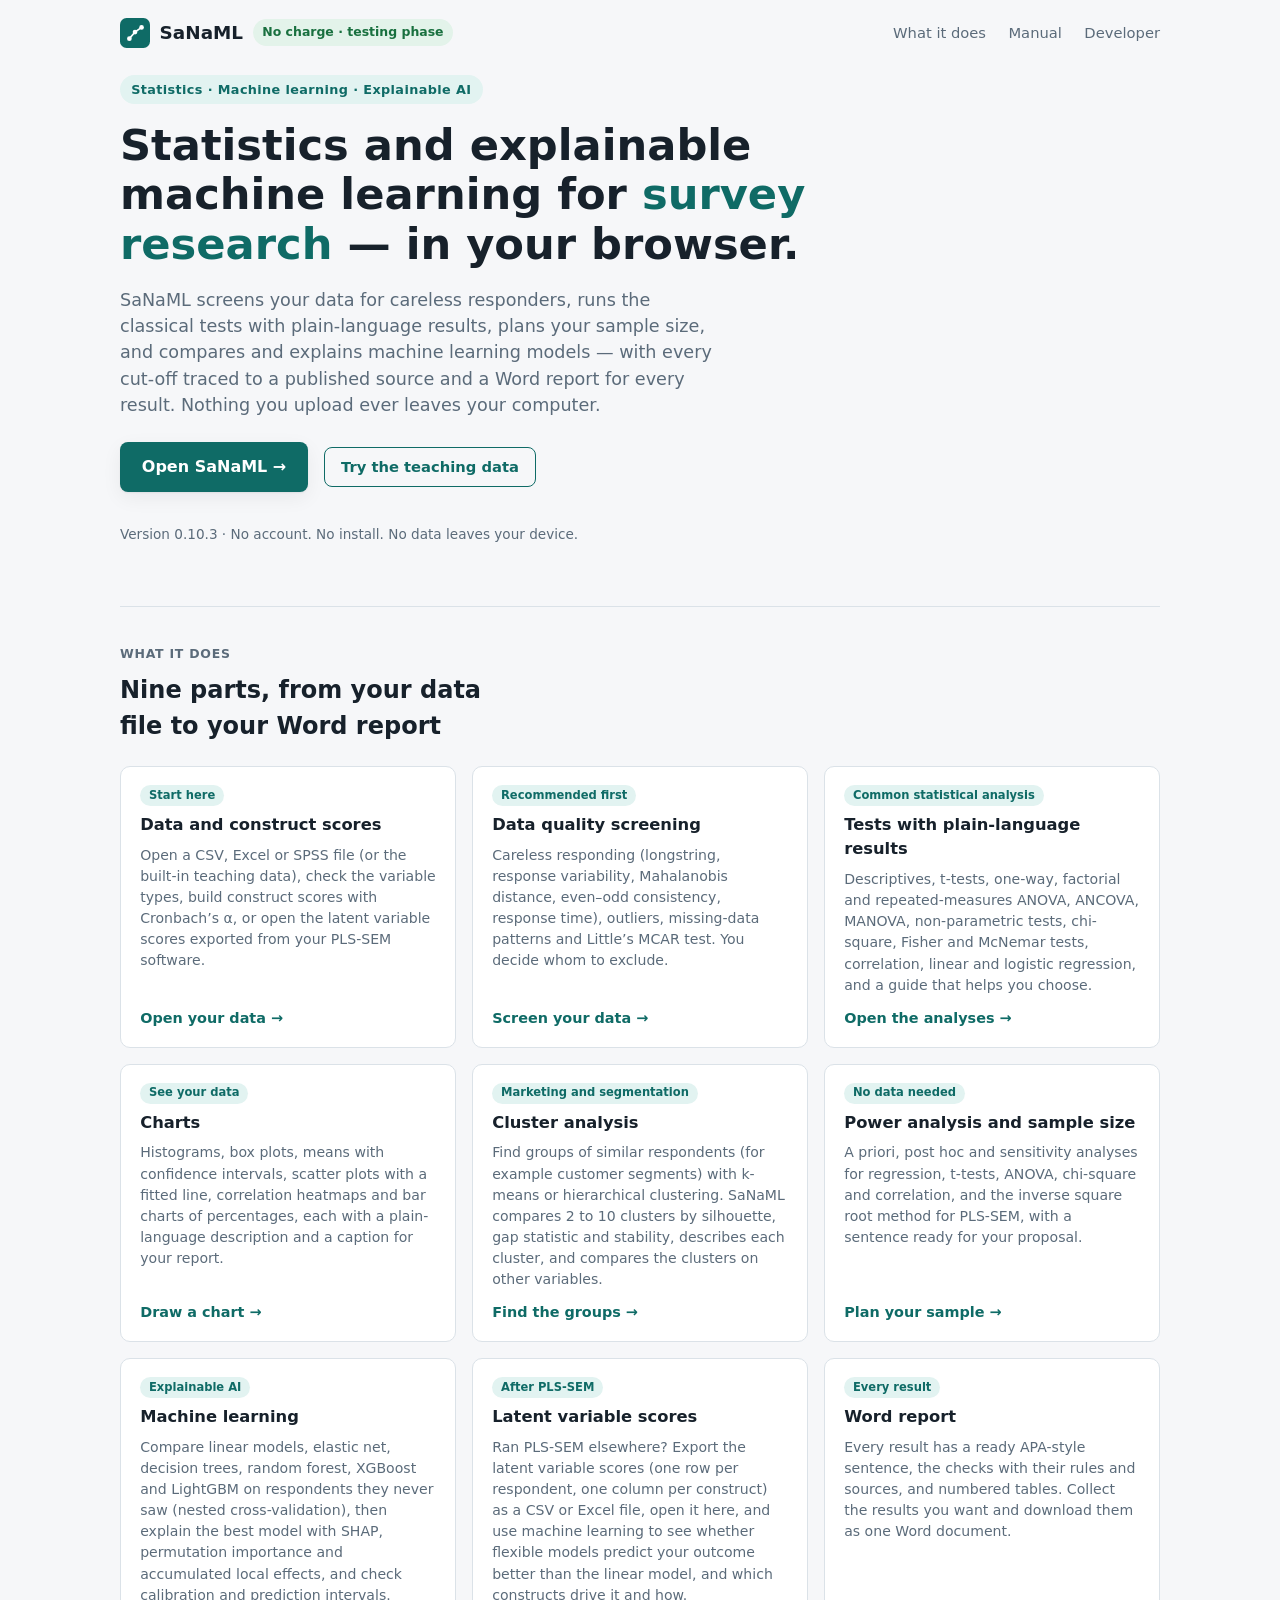
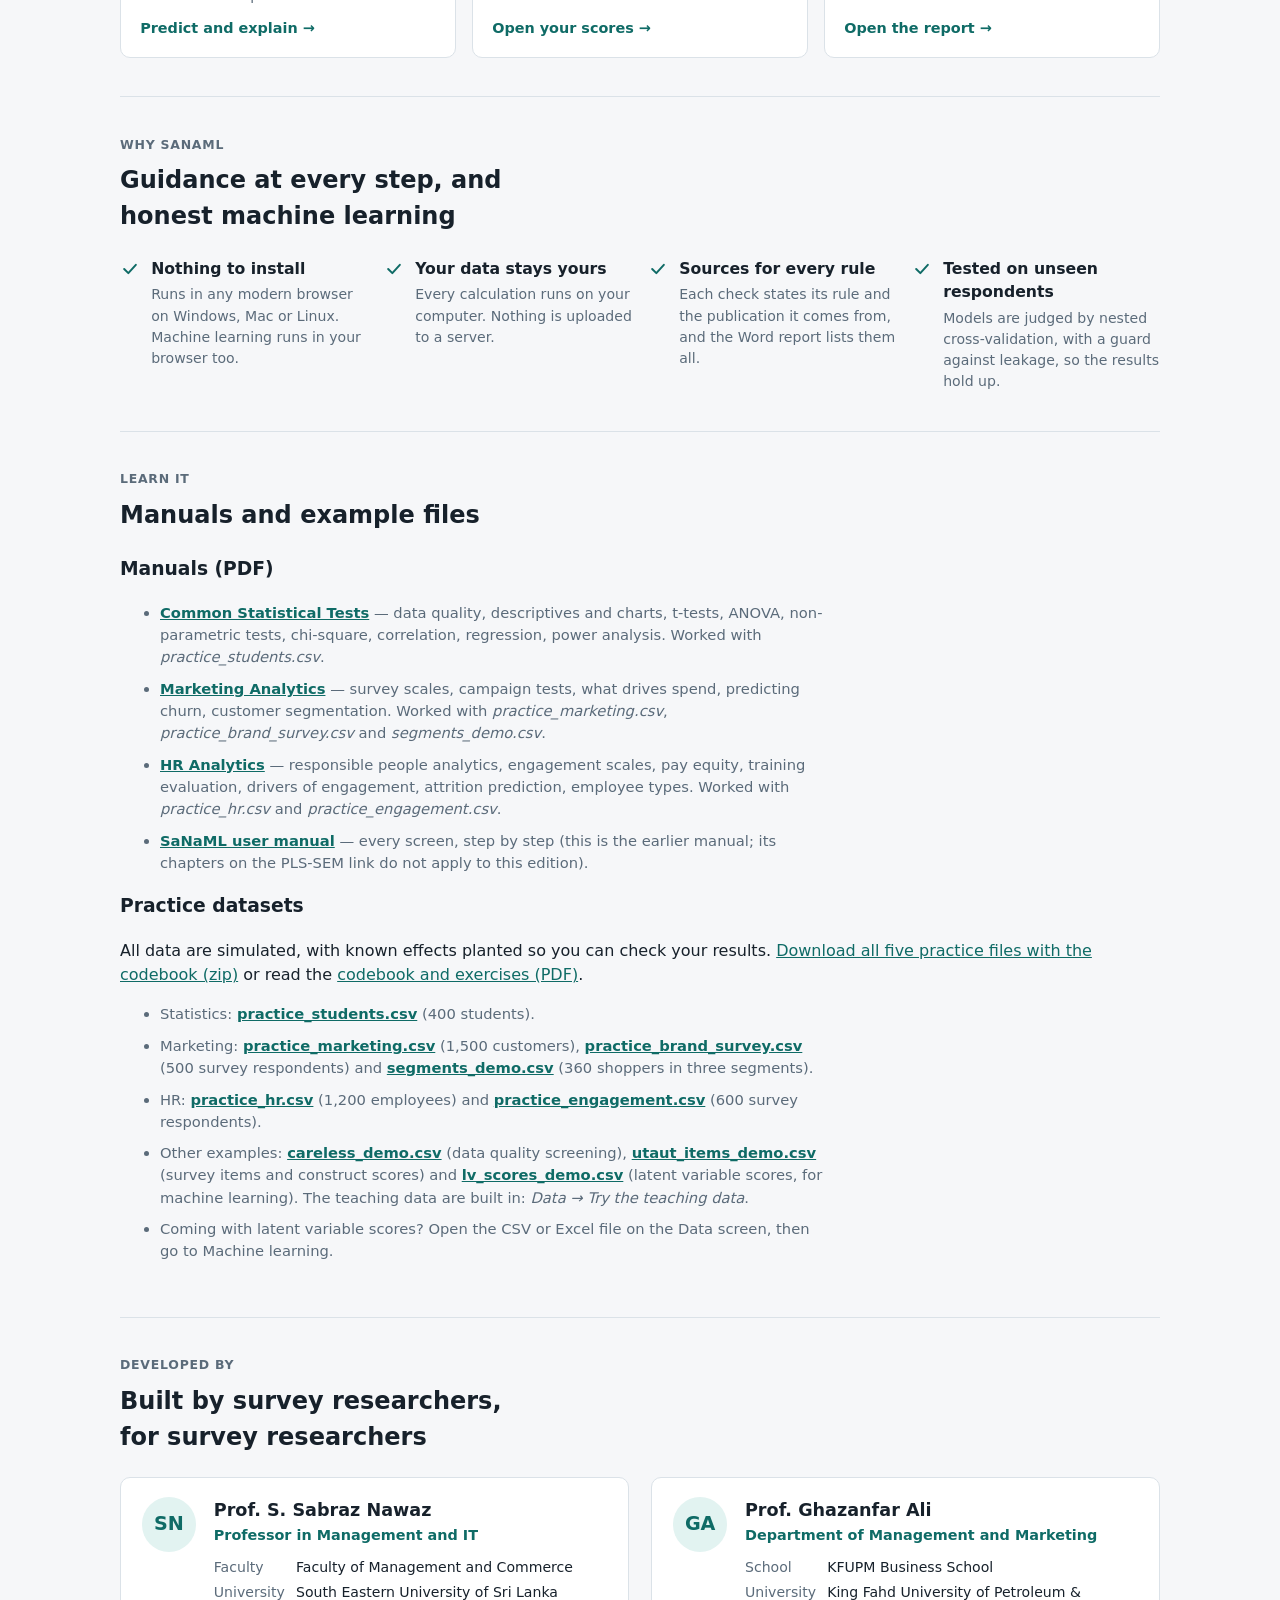
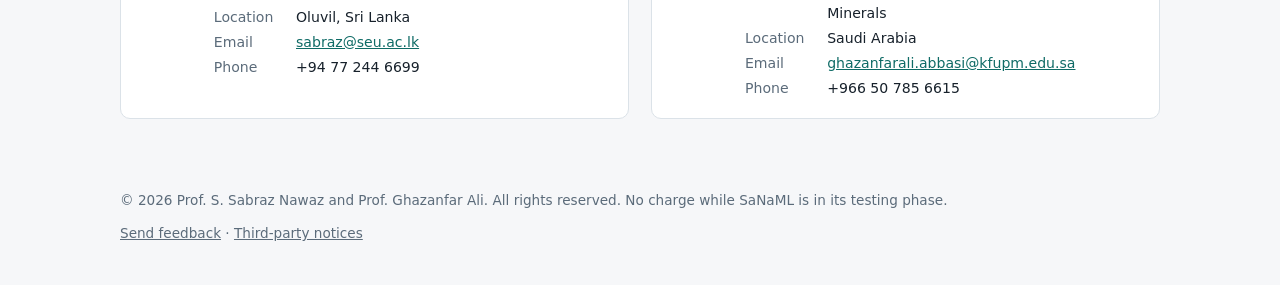
==== commit e3eba736: "Commit 7 files to main" ====
--- a/index.html
+++ b/index.html
@@ -268,7 +268,7 @@
       <a class="btn primary" href="/sanaml/ml/">Open SaNaML →</a>
       <a class="btn outline" href="/sanaml/ml/#/data">Try the teaching data</a>
     </div>
-    <p class="cta-note">Version 0.10.2 · No account. No install. No data leaves your device.</p>
+    <p class="cta-note">Version 0.10.3 · No account. No install. No data leaves your device.</p>
   </section>
 
   <section id="parts">
